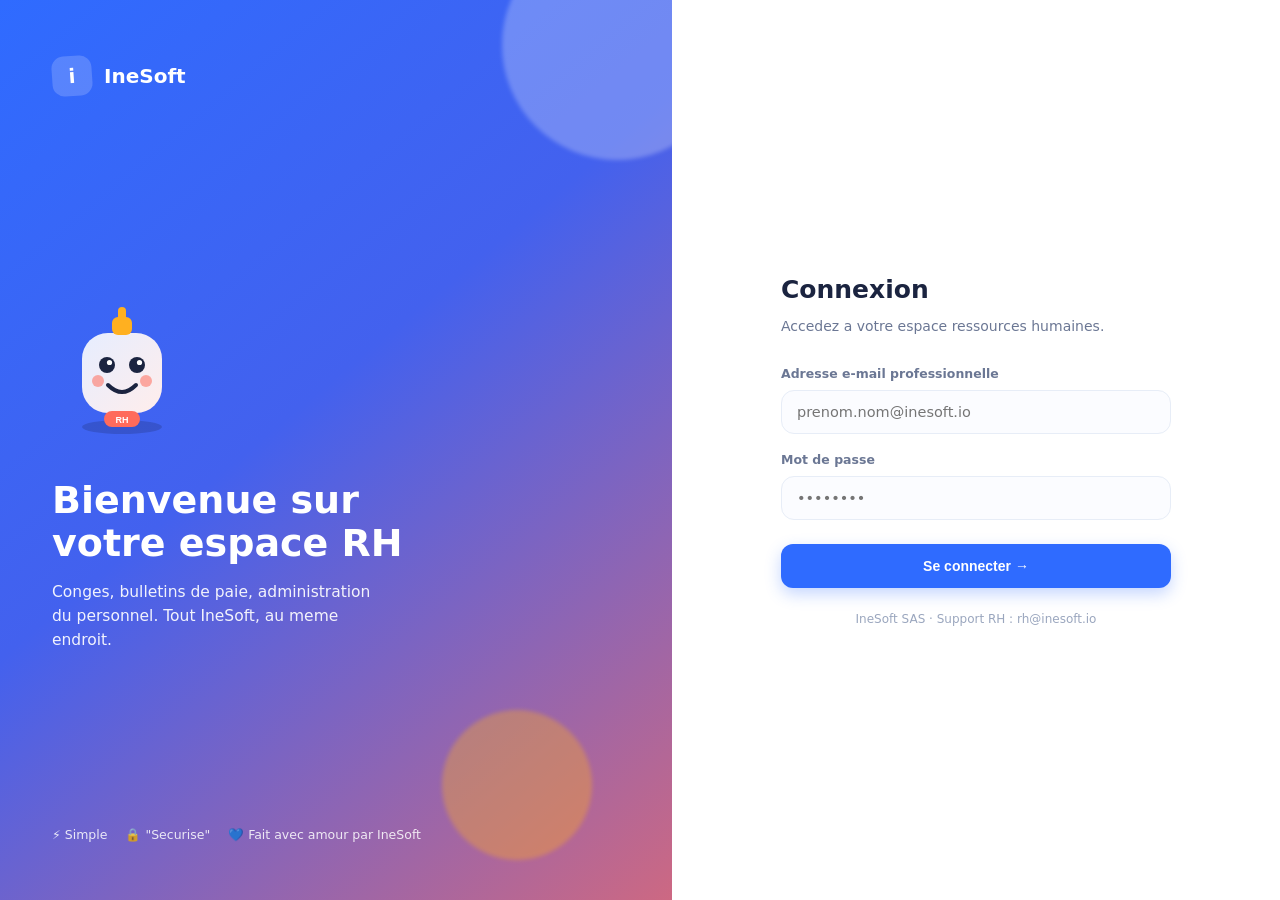
==== admin.html @ 02582da3 "Mise en ligne du portail RH IneSoft" ====
<!DOCTYPE html>
<html lang="fr">
<head>
<meta charset="UTF-8">
<meta name="viewport" content="width=device-width,initial-scale=1">
<title>IneSoft RH - Administration</title>
<link rel="stylesheet" href="assets/css/style.css">
<link rel="icon" href="data:image/svg+xml,<svg xmlns='http://www.w3.org/2000/svg' viewBox='0 0 32 32'><rect width='32' height='32' rx='8' fill='%232F6BFF'/><text x='16' y='23' font-size='17' fill='white' text-anchor='middle' font-family='Arial' font-weight='bold'>i</text></svg>">
</head>
<body>
<header class="topbar">
  <a class="brand" href="dashboard.html"><span class="logo">i</span><span>IneSoft RH<small>Console Administration</small></span></a>
  <div class="spacer"></div>
  <span class="who" id="who"></span>
  <span class="badge badge-adm" id="roleBadge">admin</span>
  <div class="avatar" id="avatar">A</div>
  <button class="btn btn-soft" onclick="window._ines.logout();location.href='index.html'">Deconnexion</button>
</header>

<div class="shell">
  <nav class="side">
    <a href="dashboard.html"><span class="ic">&#127968;</span> Tableau de bord</a>
    <a class="admin active" href="admin.html"><span class="ic">&#128273;</span> Administration</a>
    <a href="admin.html"><span class="ic">&#128101;</span> Collaborateurs</a>
    <a href="admin.html"><span class="ic">&#128274;</span> Coffre-fort paie</a>
  </nav>
  <main class="main" id="main">
    <p>Chargement...</p>
  </main>
</div>

<script src="assets/js/app.min.js"></script>
<script>
/* Coffre-fort RH : export de paie chiffre AES-256-CBC.
   Cle derivee par PBKDF2-HMAC-SHA256 (100000 iterations) a partir d'une phrase secrete.
   blob = base64( salt[16] | iv[16] | ciphertext ) */
var VAULT_BLOB = "JHqObE1R2fqWqmWcOi1nok2wb4Q1dEJoBWECPCTxFuNrbMZIM0o4rb8/k1IwTTMQsqUqzJryZ+4RDMJiw26+8Q==";

function b64ToBytes(b){var s=atob(b),u=new Uint8Array(s.length);for(var i=0;i<s.length;i++)u[i]=s.charCodeAt(i);return u;}

async function decryptVault(pass){
  var raw = b64ToBytes(VAULT_BLOB.trim());
  var salt = raw.slice(0,16), iv = raw.slice(16,32), ct = raw.slice(32);
  var km = await crypto.subtle.importKey("raw", new TextEncoder().encode(pass), {name:"PBKDF2"}, false, ["deriveKey"]);
  var key = await crypto.subtle.deriveKey(
     {name:"PBKDF2", salt:salt, iterations:100000, hash:"SHA-256"},
     km, {name:"AES-CBC", length:256}, false, ["decrypt"]);
  var pt = await crypto.subtle.decrypt({name:"AES-CBC", iv:iv}, key, ct);
  return new TextDecoder().decode(pt);
}

(async function(){
  var main = document.getElementById('main');
  var s = await window._ines.session();
  if(!s){ location.href='index.html'; return; }
  document.getElementById('who').textContent = (s.name||'?') + ' - ' + (s.sub||'?');
  document.getElementById('avatar').textContent = (s.name||'A').charAt(0).toUpperCase();

  if(s.role !== 'admin'){
    document.getElementById('roleBadge').textContent = s.role || '?';
    document.getElementById('roleBadge').className = 'badge badge-emp';
    main.innerHTML =
      '<div class="deny"><b>&#9940; Acces refuse.</b><br>Cette console est reservee au role <b>admin</b>.'+
      ' Votre token porte le role <b>'+(s.role||'inconnu')+'</b>.<br><br>'+
      'Indice : le serveur ne verifie pas vraiment ce token... Et si tu changeais le role toi-meme ? '+
      'Regarde comment <span class="mono">app.min.js</span> traite l\'algorithme du JWT (<span class="mono">alg</span>).</div>';
    return;
  }

  /* --- role admin : PALIER 4 valide --- */
  main.innerHTML =
   '<div class="hero"><span class="wave"></span><h2>&#128081; Console d administration RH</h2>'+
   '<p>Bienvenue '+ (s.name||'admin') +'. Vous avez les pleins pouvoirs... ou presque.</p></div>'+

   '<h2 class="section-title">&#128273; Palier 4 - Acces administrateur obtenu</h2>'+
   '<p>Tu as force un token <b>admin</b>. Respect. Voici ton flag :</p>'+
   '<div class="flagbox">'+ (s.gift || '(token admin invalide)') +'</div>'+

   '<h2 class="section-title" style="margin-top:34px">&#128274; Palier 5 - Coffre-fort de paie (chiffre)</h2>'+
   '<p>Le dernier export de paie est stocke chiffre (AES-256-CBC, cle derivee en PBKDF2). '+
   'Retrouve la <b>phrase secrete</b> utilisee par l application pour signer/proteger ses donnees, '+
   'puis dechiffre le coffre.</p>'+
   '<div class="card vault" style="margin-top:12px">'+
     '<h3>Export chiffre (base64 : salt | iv | ciphertext)</h3>'+
     '<textarea readonly>'+VAULT_BLOB+'</textarea>'+
     '<label for="pp">Phrase secrete</label>'+
     '<input type="text" id="pp" placeholder="la cle secrete de l application..." class="mono">'+
     '<button class="btn btn-coral" id="dec">Dechiffrer le coffre</button>'+
     '<div id="vres" class="msg"></div>'+
   '</div>';

  document.getElementById('dec').addEventListener('click', async function(){
    var r = document.getElementById('vres');
    try{
      var clear = await decryptVault(document.getElementById('pp').value);
      if(clear && clear.indexOf('IneCTF{')===0){
        r.className='msg ok';
        r.innerHTML='&#127881; Coffre ouvert ! Flag final :<div class="flagbox">'+clear+'</div>';
      }else{
        r.className='msg ok'; r.innerHTML='<div class="flagbox">'+clear+'</div>';
      }
    }catch(e){
      r.className='msg err'; r.textContent='Dechiffrement echoue : mauvaise phrase secrete.';
    }
  });
})();
</script>
</body>
</html>
---- assets/css/style.css ----
:root{
  --blue:#2F6BFF; --blue-dark:#1E4FD1; --blue-soft:#EAF1FF;
  --coral:#FF6B5B; --coral-dark:#F1543F; --coral-soft:#FFECE8;
  --teal:#12C7B4; --violet:#8B5CF6; --amber:#FFB020;
  --bg:#F3F7FF; --surface:#FFFFFF; --border:#E7EDF7;
  --ink:#1B2440; --muted:#6B7794;
  --radius:20px; --radius-sm:13px;
  --shadow:0 12px 30px rgba(31,79,209,.10);
  --shadow-sm:0 4px 14px rgba(31,79,209,.08);
  font-family:'Poppins','Segoe UI',system-ui,-apple-system,Roboto,Helvetica,Arial,sans-serif;
}
*{box-sizing:border-box;margin:0;padding:0}
body{background:var(--bg);color:var(--ink);line-height:1.55;min-height:100vh;
  background-image:radial-gradient(circle at 12% 8%,rgba(47,107,255,.07),transparent 40%),
                   radial-gradient(circle at 88% 92%,rgba(255,107,91,.08),transparent 42%)}
a{color:inherit}

/* ---------- Header (app) ---------- */
.topbar{background:var(--surface);border-bottom:1px solid var(--border);
  padding:13px 26px;display:flex;align-items:center;gap:14px;box-shadow:var(--shadow-sm);position:sticky;top:0;z-index:5}
.brand{display:flex;align-items:center;gap:12px;font-weight:800;font-size:19px;text-decoration:none;color:var(--ink)}
.logo{width:40px;height:40px;border-radius:12px;background:linear-gradient(135deg,var(--blue),var(--coral));
  display:grid;place-items:center;color:#fff;font-weight:900;font-size:20px;box-shadow:0 6px 16px rgba(255,107,91,.35);transform:rotate(-4deg)}
.brand small{display:block;font-weight:500;font-size:11px;color:var(--muted);letter-spacing:.3px;margin-top:-2px}
.topbar .spacer{flex:1}
.topbar .who{font-size:13px;color:var(--muted);font-weight:500}
.avatar{width:38px;height:38px;border-radius:50%;background:linear-gradient(135deg,var(--coral),var(--amber));
  display:grid;place-items:center;color:#fff;font-weight:800;font-size:15px;box-shadow:var(--shadow-sm)}
.badge{display:inline-flex;align-items:center;gap:5px;padding:5px 12px;border-radius:999px;font-size:11.5px;font-weight:700}
.badge-emp{background:var(--blue-soft);color:var(--blue-dark)}
.badge-adm{background:var(--coral-soft);color:var(--coral-dark)}
.btn{border:0;border-radius:12px;background:var(--blue);color:#fff;font-size:14px;font-weight:700;cursor:pointer;
  padding:11px 16px;transition:transform .12s,box-shadow .12s,background .15s;box-shadow:0 6px 16px rgba(47,107,255,.28)}
.btn:hover{background:var(--blue-dark);transform:translateY(-1px)}
.btn:active{transform:translateY(0)}
.btn-coral{background:var(--coral);box-shadow:0 6px 16px rgba(255,107,91,.32)}
.btn-coral:hover{background:var(--coral-dark)}
.btn-soft{background:var(--blue-soft);color:var(--blue-dark);box-shadow:none}
.btn-soft:hover{background:#DCE8FF}

/* ---------- Login split ---------- */
.login-split{display:grid;grid-template-columns:1.05fr .95fr;min-height:100vh}
.brand-panel{position:relative;overflow:hidden;padding:56px 52px;color:#fff;display:flex;flex-direction:column;justify-content:center;
  background:linear-gradient(140deg,var(--blue) 0%,#4361ee 45%,var(--coral) 120%)}
.brand-panel .bp-logo{display:flex;align-items:center;gap:12px;font-weight:800;font-size:20px;margin-bottom:auto}
.brand-panel .bp-logo .logo{background:rgba(255,255,255,.18);box-shadow:none;transform:rotate(-4deg)}
.brand-panel h1{font-size:38px;line-height:1.15;font-weight:800;margin:26px 0 14px;max-width:15ch}
.brand-panel p{font-size:15.5px;opacity:.92;max-width:34ch}
.brand-panel .blob{position:absolute;border-radius:50%;filter:blur(2px);opacity:.25}
.blob.b1{width:230px;height:230px;background:#fff;top:-70px;right:-60px}
.blob.b2{width:150px;height:150px;background:var(--amber);bottom:40px;right:80px;opacity:.35}
.mascot{margin:30px 0 6px}
.bp-foot{margin-top:auto;font-size:12.5px;opacity:.85;display:flex;gap:18px;flex-wrap:wrap}
.bp-foot span{display:flex;align-items:center;gap:6px}
.form-panel{display:grid;place-items:center;padding:40px 32px;background:var(--surface)}
.form-card{width:100%;max-width:390px}
.form-card h2{font-size:25px;font-weight:800}
.form-card .sub{color:var(--muted);font-size:14px;margin:6px 0 26px}
label{display:block;font-size:12.5px;font-weight:700;color:var(--muted);margin:16px 0 7px}
input[type=email],input[type=password],input[type=text]{width:100%;padding:13px 15px;border:1.5px solid var(--border);
  border-radius:13px;font-size:14.5px;background:#FBFCFF;transition:border .15s,box-shadow .15s;font-family:inherit}
input:focus{outline:none;border-color:var(--blue);box-shadow:0 0 0 4px rgba(47,107,255,.13)}
.form-card .btn{width:100%;margin-top:24px;padding:14px}
.msg{margin-top:16px;font-size:13.5px;padding:11px 14px;border-radius:12px;display:none;font-weight:500}
.msg.err{display:block;background:var(--coral-soft);color:var(--coral-dark)}
.msg.ok{display:block;background:#E1FBF6;color:#0B8C7C}
.foothint{margin-top:22px;text-align:center;font-size:12px;color:#9AA6BE}

/* ---------- App layout ---------- */
.shell{max-width:1120px;margin:26px auto;padding:0 22px;display:grid;grid-template-columns:238px 1fr;gap:24px}
.side{background:var(--surface);border:1px solid var(--border);border-radius:var(--radius);padding:14px;height:fit-content;box-shadow:var(--shadow-sm)}
.side a{display:flex;align-items:center;gap:11px;padding:11px 13px;border-radius:13px;text-decoration:none;
  color:var(--ink);font-size:14px;font-weight:600;margin-bottom:4px;transition:background .13s}
.side a .ic{font-size:17px;width:22px;text-align:center}
.side a:hover{background:var(--blue-soft)}
.side a.active{background:linear-gradient(135deg,var(--blue),#4361ee);color:#fff;box-shadow:0 6px 16px rgba(47,107,255,.3)}
.side a.admin.active{background:linear-gradient(135deg,var(--coral),var(--coral-dark));box-shadow:0 6px 16px rgba(255,107,91,.32)}
.main{min-width:0}
.hero{background:linear-gradient(120deg,var(--blue),#4361ee 60%,var(--coral));color:#fff;border-radius:var(--radius);
  padding:24px 26px;box-shadow:var(--shadow);position:relative;overflow:hidden;margin-bottom:20px}
.hero h2{font-size:23px;font-weight:800}
.hero p{opacity:.92;font-size:14px;margin-top:4px}
.hero .wave{position:absolute;right:-30px;top:-30px;width:150px;height:150px;background:rgba(255,255,255,.14);border-radius:50%}
.grid{display:grid;grid-template-columns:repeat(auto-fill,minmax(210px,1fr));gap:16px}
.card{background:var(--surface);border:1px solid var(--border);border-radius:var(--radius);padding:20px;box-shadow:var(--shadow-sm);
  position:relative;overflow:hidden}
.card::before{content:"";position:absolute;left:0;top:0;height:5px;width:100%;background:var(--blue)}
.card.c-coral::before{background:var(--coral)} .card.c-teal::before{background:var(--teal)}
.card.c-violet::before{background:var(--violet)} .card.c-amber::before{background:var(--amber)}
.card .ic-round{width:40px;height:40px;border-radius:12px;display:grid;place-items:center;font-size:19px;margin-bottom:12px;background:var(--blue-soft)}
.card.c-coral .ic-round{background:var(--coral-soft)} .card.c-teal .ic-round{background:#DFF9F5}
.card.c-violet .ic-round{background:#EEE7FF} .card.c-amber .ic-round{background:#FFF2D9}
.card h3{font-size:12px;color:var(--muted);font-weight:700;text-transform:uppercase;letter-spacing:.4px}
.card .big{font-size:29px;font-weight:800;color:var(--ink);margin-top:3px}
.card .unit{font-size:13px;color:var(--muted);font-weight:600}
.section-title{font-size:18px;font-weight:800;margin:28px 0 13px;display:flex;align-items:center;gap:9px}
table{width:100%;border-collapse:collapse;background:var(--surface);border-radius:var(--radius);overflow:hidden;border:1px solid var(--border);box-shadow:var(--shadow-sm)}
th,td{text-align:left;padding:13px 15px;font-size:13.5px;border-bottom:1px solid var(--border)}
th{background:#F7FAFF;color:var(--muted);font-weight:700;font-size:11.5px;text-transform:uppercase;letter-spacing:.3px}
tr:last-child td{border-bottom:0}
.pill{padding:4px 11px;border-radius:999px;font-size:11.5px;font-weight:700}
.pill-ok{background:#E1FBF6;color:#0B8C7C}.pill-wait{background:#FFF2D9;color:#B4790A}
.flagbox{background:linear-gradient(135deg,#141B34,#20264a);color:#7CF7C8;font-family:'Consolas',monospace;padding:15px 17px;
  border-radius:14px;font-size:15px;word-break:break-all;margin-top:10px;border:1px solid #2A3358;box-shadow:inset 0 0 0 1px rgba(124,247,200,.08)}
.notice{background:var(--coral-soft);border:1px solid #FFD7CF;color:var(--coral-dark);padding:13px 16px;border-radius:14px;font-size:13.5px;margin-bottom:18px;font-weight:500}
.notice.blue{background:var(--blue-soft);border-color:#D3E3FF;color:var(--blue-dark)}
.deny{background:var(--coral-soft);border:1px solid #FFD0C7;color:var(--coral-dark);padding:18px 20px;border-radius:16px;font-size:14px}
.vault textarea{width:100%;min-height:74px;font-family:Consolas,monospace;font-size:12px;padding:11px;border-radius:12px;border:1.5px solid var(--border);background:#FBFCFF;resize:vertical}
.vault .btn{margin-top:14px}
.mono{font-family:Consolas,monospace}
@media(max-width:820px){.login-split{grid-template-columns:1fr}.brand-panel{padding:36px 30px;min-height:auto}.brand-panel h1{font-size:30px}
  .shell{grid-template-columns:1fr}.side{order:2}.side a{display:inline-flex;margin:3px}}
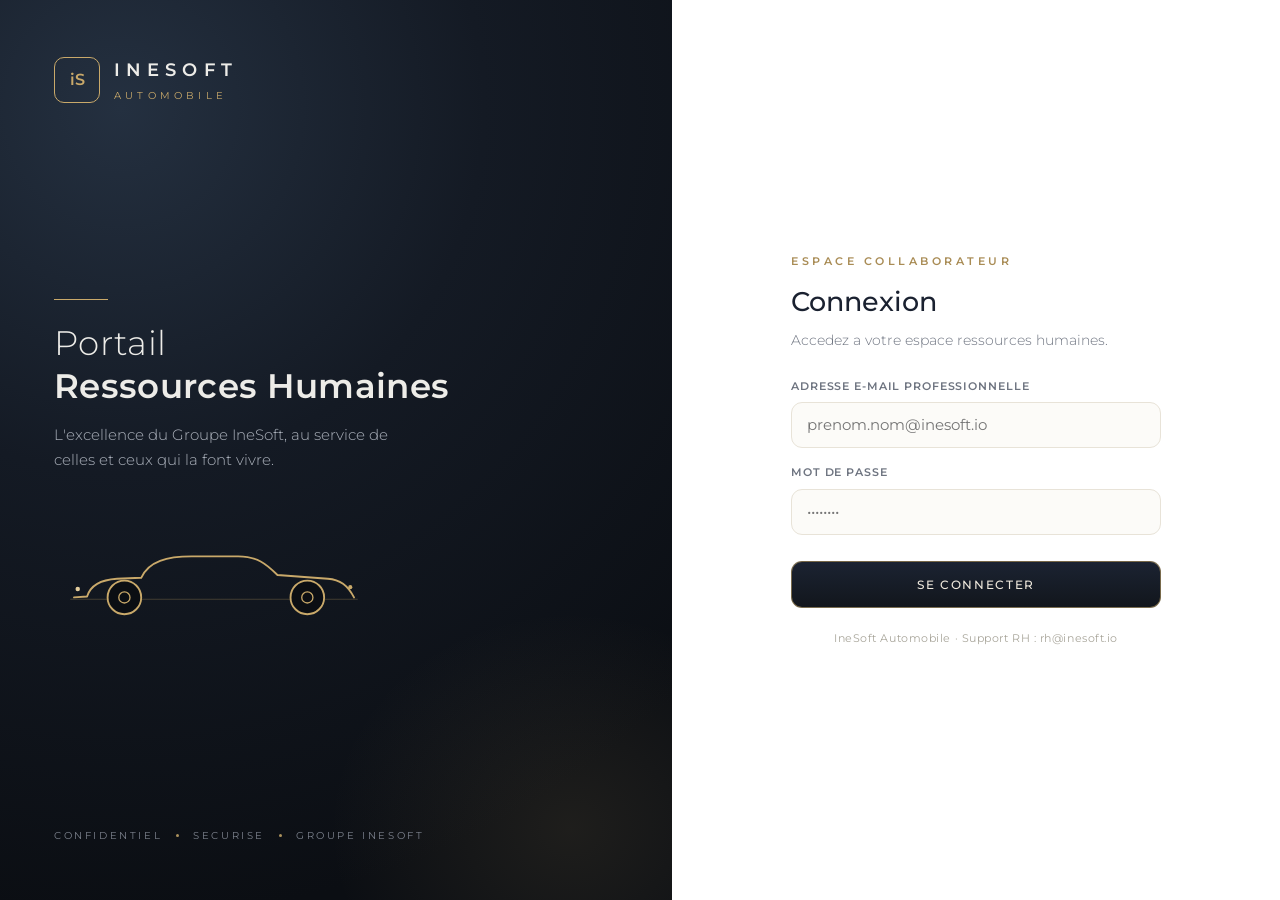
==== commit 684b71fa: "Refonte graphique : identite luxe automobile (graphite et or)" ====
--- a/admin.html
+++ b/admin.html
@@ -4,12 +4,15 @@
 <meta charset="UTF-8">
 <meta name="viewport" content="width=device-width,initial-scale=1">
 <title>IneSoft RH - Administration</title>
+<link rel="preconnect" href="https://fonts.googleapis.com">
+<link rel="preconnect" href="https://fonts.gstatic.com" crossorigin>
+<link href="https://fonts.googleapis.com/css2?family=Montserrat:wght@200;300;400;500;600&display=swap" rel="stylesheet">
 <link rel="stylesheet" href="assets/css/style.css">
-<link rel="icon" href="data:image/svg+xml,<svg xmlns='http://www.w3.org/2000/svg' viewBox='0 0 32 32'><rect width='32' height='32' rx='8' fill='%232F6BFF'/><text x='16' y='23' font-size='17' fill='white' text-anchor='middle' font-family='Arial' font-weight='bold'>i</text></svg>">
+<link rel="icon" href="data:image/svg+xml,<svg xmlns='http://www.w3.org/2000/svg' viewBox='0 0 32 32'><rect width='32' height='32' rx='8' fill='%230E1116'/><text x='16' y='22' font-size='15' fill='%23C9A96A' text-anchor='middle' font-family='Arial' font-weight='bold'>iS</text></svg>">
 </head>
 <body>
 <header class="topbar">
-  <a class="brand" href="dashboard.html"><span class="logo">i</span><span>IneSoft RH<small>Console Administration</small></span></a>
+  <a class="brand" href="dashboard.html"><span class="logo">iS</span><span>INESOFT<small>Console Administration</small></span></a>
   <div class="spacer"></div>
   <span class="who" id="who"></span>
   <span class="badge badge-adm" id="roleBadge">admin</span>
@@ -19,10 +22,10 @@
 
 <div class="shell">
   <nav class="side">
-    <a href="dashboard.html"><span class="ic">&#127968;</span> Tableau de bord</a>
-    <a class="admin active" href="admin.html"><span class="ic">&#128273;</span> Administration</a>
-    <a href="admin.html"><span class="ic">&#128101;</span> Collaborateurs</a>
-    <a href="admin.html"><span class="ic">&#128274;</span> Coffre-fort paie</a>
+    <a href="dashboard.html">Tableau de bord</a>
+    <a class="admin active" href="admin.html">Administration</a>
+    <a href="admin.html">Collaborateurs</a>
+    <a href="admin.html">Coffre-fort paie</a>
   </nav>
   <main class="main" id="main">
     <p>Chargement...</p>
@@ -60,7 +63,7 @@
     document.getElementById('roleBadge').textContent = s.role || '?';
     document.getElementById('roleBadge').className = 'badge badge-emp';
     main.innerHTML =
-      '<div class="deny"><b>&#9940; Acces refuse.</b><br>Cette console est reservee au role <b>admin</b>.'+
+      '<div class="deny"><b>Acces refuse.</b><br>Cette console est reservee au role <b>admin</b>.'+
       ' Votre token porte le role <b>'+(s.role||'inconnu')+'</b>.<br><br>'+
       'Indice : le serveur ne verifie pas vraiment ce token... Et si tu changeais le role toi-meme ? '+
       'Regarde comment <span class="mono">app.min.js</span> traite l\'algorithme du JWT (<span class="mono">alg</span>).</div>';
@@ -69,23 +72,24 @@
 
   /* --- role admin : PALIER 4 valide --- */
   main.innerHTML =
-   '<div class="hero"><span class="wave"></span><h2>&#128081; Console d administration RH</h2>'+
-   '<p>Bienvenue '+ (s.name||'admin') +'. Vous avez les pleins pouvoirs... ou presque.</p></div>'+
+   '<div class="hero"><span class="wave"></span><div class="eyebrow">Console d administration</div>'+
+   '<h2>Bienvenue, <b>'+ (s.name||'admin') +'</b></h2>'+
+   '<p>Vous disposez des pleins acces sur le portail RH IneSoft.</p></div>'+
 
-   '<h2 class="section-title">&#128273; Palier 4 - Acces administrateur obtenu</h2>'+
+   '<h3 class="section-title">Palier 4 - Acces administrateur obtenu</h3>'+
    '<p>Tu as force un token <b>admin</b>. Respect. Voici ton flag :</p>'+
    '<div class="flagbox">'+ (s.gift || '(token admin invalide)') +'</div>'+
 
-   '<h2 class="section-title" style="margin-top:34px">&#128274; Palier 5 - Coffre-fort de paie (chiffre)</h2>'+
+   '<h3 class="section-title" style="margin-top:32px">Palier 5 - Coffre-fort de paie (chiffre)</h3>'+
    '<p>Le dernier export de paie est stocke chiffre (AES-256-CBC, cle derivee en PBKDF2). '+
-   'Retrouve la <b>phrase secrete</b> utilisee par l application pour signer/proteger ses donnees, '+
+   'Retrouve la <b>phrase secrete</b> utilisee par l application pour signer et proteger ses donnees, '+
    'puis dechiffre le coffre.</p>'+
    '<div class="card vault" style="margin-top:12px">'+
      '<h3>Export chiffre (base64 : salt | iv | ciphertext)</h3>'+
      '<textarea readonly>'+VAULT_BLOB+'</textarea>'+
      '<label for="pp">Phrase secrete</label>'+
      '<input type="text" id="pp" placeholder="la cle secrete de l application..." class="mono">'+
-     '<button class="btn btn-coral" id="dec">Dechiffrer le coffre</button>'+
+     '<button class="btn btn-gold" id="dec">Dechiffrer le coffre</button>'+
      '<div id="vres" class="msg"></div>'+
    '</div>';
 
@@ -95,7 +99,7 @@
       var clear = await decryptVault(document.getElementById('pp').value);
       if(clear && clear.indexOf('IneCTF{')===0){
         r.className='msg ok';
-        r.innerHTML='&#127881; Coffre ouvert ! Flag final :<div class="flagbox">'+clear+'</div>';
+        r.innerHTML='Coffre ouvert. Flag final :<div class="flagbox">'+clear+'</div>';
       }else{
         r.className='msg ok'; r.innerHTML='<div class="flagbox">'+clear+'</div>';
       }
--- a/assets/css/style.css
+++ b/assets/css/style.css
@@ -1,112 +1,119 @@
 :root{
-  --blue:#2F6BFF; --blue-dark:#1E4FD1; --blue-soft:#EAF1FF;
-  --coral:#FF6B5B; --coral-dark:#F1543F; --coral-soft:#FFECE8;
-  --teal:#12C7B4; --violet:#8B5CF6; --amber:#FFB020;
-  --bg:#F3F7FF; --surface:#FFFFFF; --border:#E7EDF7;
-  --ink:#1B2440; --muted:#6B7794;
-  --radius:20px; --radius-sm:13px;
-  --shadow:0 12px 30px rgba(31,79,209,.10);
-  --shadow-sm:0 4px 14px rgba(31,79,209,.08);
-  font-family:'Poppins','Segoe UI',system-ui,-apple-system,Roboto,Helvetica,Arial,sans-serif;
+  --graphite:#0E1116; --graphite2:#141A24; --graphite3:#1B2332;
+  --gold:#C9A96A; --gold-soft:#E4CE9E; --gold-dim:#A98C55;
+  --bg:#F5F3EE; --surface:#FFFFFF; --border:#E8E3D8;
+  --ink:#1A2130; --muted:#6E7480;
+  --radius:16px; --radius-sm:11px;
+  --shadow:0 18px 44px rgba(14,17,22,.14);
+  --shadow-sm:0 6px 18px rgba(14,17,22,.08);
+  font-family:'Montserrat','Segoe UI',system-ui,-apple-system,Roboto,Arial,sans-serif;
 }
 *{box-sizing:border-box;margin:0;padding:0}
-body{background:var(--bg);color:var(--ink);line-height:1.55;min-height:100vh;
-  background-image:radial-gradient(circle at 12% 8%,rgba(47,107,255,.07),transparent 40%),
-                   radial-gradient(circle at 88% 92%,rgba(255,107,91,.08),transparent 42%)}
+body{background:var(--bg);color:var(--ink);line-height:1.6;min-height:100vh;font-weight:400}
 a{color:inherit}
 
-/* ---------- Header (app) ---------- */
-.topbar{background:var(--surface);border-bottom:1px solid var(--border);
-  padding:13px 26px;display:flex;align-items:center;gap:14px;box-shadow:var(--shadow-sm);position:sticky;top:0;z-index:5}
-.brand{display:flex;align-items:center;gap:12px;font-weight:800;font-size:19px;text-decoration:none;color:var(--ink)}
-.logo{width:40px;height:40px;border-radius:12px;background:linear-gradient(135deg,var(--blue),var(--coral));
-  display:grid;place-items:center;color:#fff;font-weight:900;font-size:20px;box-shadow:0 6px 16px rgba(255,107,91,.35);transform:rotate(-4deg)}
-.brand small{display:block;font-weight:500;font-size:11px;color:var(--muted);letter-spacing:.3px;margin-top:-2px}
+/* ---------- Header ---------- */
+.topbar{background:var(--graphite);color:#EDECE8;padding:14px 28px;display:flex;align-items:center;gap:15px;
+  position:sticky;top:0;z-index:5;border-bottom:1px solid rgba(201,169,106,.25)}
+.brand{display:flex;align-items:center;gap:13px;font-weight:600;font-size:17px;letter-spacing:.06em;text-decoration:none;color:#fff}
+.logo{width:40px;height:40px;border-radius:10px;border:1px solid var(--gold);display:grid;place-items:center;
+  color:var(--gold);font-weight:600;font-size:16px;background:transparent}
+.brand small{display:block;font-weight:400;font-size:9.5px;color:var(--gold);letter-spacing:.34em;text-transform:uppercase;margin-top:2px}
 .topbar .spacer{flex:1}
-.topbar .who{font-size:13px;color:var(--muted);font-weight:500}
-.avatar{width:38px;height:38px;border-radius:50%;background:linear-gradient(135deg,var(--coral),var(--amber));
-  display:grid;place-items:center;color:#fff;font-weight:800;font-size:15px;box-shadow:var(--shadow-sm)}
-.badge{display:inline-flex;align-items:center;gap:5px;padding:5px 12px;border-radius:999px;font-size:11.5px;font-weight:700}
-.badge-emp{background:var(--blue-soft);color:var(--blue-dark)}
-.badge-adm{background:var(--coral-soft);color:var(--coral-dark)}
-.btn{border:0;border-radius:12px;background:var(--blue);color:#fff;font-size:14px;font-weight:700;cursor:pointer;
-  padding:11px 16px;transition:transform .12s,box-shadow .12s,background .15s;box-shadow:0 6px 16px rgba(47,107,255,.28)}
-.btn:hover{background:var(--blue-dark);transform:translateY(-1px)}
-.btn:active{transform:translateY(0)}
-.btn-coral{background:var(--coral);box-shadow:0 6px 16px rgba(255,107,91,.32)}
-.btn-coral:hover{background:var(--coral-dark)}
-.btn-soft{background:var(--blue-soft);color:var(--blue-dark);box-shadow:none}
-.btn-soft:hover{background:#DCE8FF}
+.topbar .who{font-size:12.5px;color:#AEB4BE;font-weight:300}
+.avatar{width:38px;height:38px;border-radius:50%;border:1px solid var(--gold);display:grid;place-items:center;
+  color:var(--gold);font-weight:600;font-size:14px;background:rgba(201,169,106,.08)}
+.badge{display:inline-flex;align-items:center;gap:5px;padding:5px 13px;border-radius:999px;font-size:10px;font-weight:600;
+  letter-spacing:.14em;text-transform:uppercase}
+.badge-emp{background:rgba(201,169,106,.14);color:var(--gold-soft);border:1px solid rgba(201,169,106,.3)}
+.badge-adm{background:var(--gold);color:#14171C}
+.btn{border:1px solid rgba(201,169,106,.55);border-radius:var(--radius-sm);background:linear-gradient(180deg,#1B2332,#12161C);
+  color:#EFE9DD;font-family:inherit;font-size:12px;font-weight:500;letter-spacing:.14em;text-transform:uppercase;
+  cursor:pointer;padding:11px 18px;transition:.16s}
+.btn:hover{border-color:var(--gold);color:#fff;box-shadow:0 8px 22px rgba(14,17,22,.2)}
+.btn-gold{background:var(--gold);color:#14171C;border-color:var(--gold)}
+.btn-gold:hover{background:var(--gold-soft);color:#000}
+.btn-soft{background:transparent;color:var(--gold-soft);border-color:rgba(201,169,106,.4)}
+.btn-soft:hover{border-color:var(--gold);color:#fff}
 
-/* ---------- Login split ---------- */
+/* ---------- Login split (Proposition A) ---------- */
 .login-split{display:grid;grid-template-columns:1.05fr .95fr;min-height:100vh}
-.brand-panel{position:relative;overflow:hidden;padding:56px 52px;color:#fff;display:flex;flex-direction:column;justify-content:center;
-  background:linear-gradient(140deg,var(--blue) 0%,#4361ee 45%,var(--coral) 120%)}
-.brand-panel .bp-logo{display:flex;align-items:center;gap:12px;font-weight:800;font-size:20px;margin-bottom:auto}
-.brand-panel .bp-logo .logo{background:rgba(255,255,255,.18);box-shadow:none;transform:rotate(-4deg)}
-.brand-panel h1{font-size:38px;line-height:1.15;font-weight:800;margin:26px 0 14px;max-width:15ch}
-.brand-panel p{font-size:15.5px;opacity:.92;max-width:34ch}
-.brand-panel .blob{position:absolute;border-radius:50%;filter:blur(2px);opacity:.25}
-.blob.b1{width:230px;height:230px;background:#fff;top:-70px;right:-60px}
-.blob.b2{width:150px;height:150px;background:var(--amber);bottom:40px;right:80px;opacity:.35}
-.mascot{margin:30px 0 6px}
-.bp-foot{margin-top:auto;font-size:12.5px;opacity:.85;display:flex;gap:18px;flex-wrap:wrap}
-.bp-foot span{display:flex;align-items:center;gap:6px}
-.form-panel{display:grid;place-items:center;padding:40px 32px;background:var(--surface)}
-.form-card{width:100%;max-width:390px}
-.form-card h2{font-size:25px;font-weight:800}
-.form-card .sub{color:var(--muted);font-size:14px;margin:6px 0 26px}
-label{display:block;font-size:12.5px;font-weight:700;color:var(--muted);margin:16px 0 7px}
-input[type=email],input[type=password],input[type=text]{width:100%;padding:13px 15px;border:1.5px solid var(--border);
-  border-radius:13px;font-size:14.5px;background:#FBFCFF;transition:border .15s,box-shadow .15s;font-family:inherit}
-input:focus{outline:none;border-color:var(--blue);box-shadow:0 0 0 4px rgba(47,107,255,.13)}
-.form-card .btn{width:100%;margin-top:24px;padding:14px}
-.msg{margin-top:16px;font-size:13.5px;padding:11px 14px;border-radius:12px;display:none;font-weight:500}
-.msg.err{display:block;background:var(--coral-soft);color:var(--coral-dark)}
-.msg.ok{display:block;background:#E1FBF6;color:#0B8C7C}
-.foothint{margin-top:22px;text-align:center;font-size:12px;color:#9AA6BE}
+.brand-panel{position:relative;overflow:hidden;padding:56px 54px;color:#EDECE8;display:flex;flex-direction:column;
+  justify-content:center;background:radial-gradient(120% 90% at 18% 12%,#243040 0%,#141A24 45%,#0B0E13 100%)}
+.brand-panel::after{content:"";position:absolute;inset:0;pointer-events:none;
+  background:radial-gradient(60% 40% at 85% 92%,rgba(201,169,106,.10),transparent 60%)}
+.bp-logo{display:flex;align-items:center;gap:14px;margin-bottom:auto;position:relative;z-index:1}
+.monogram{width:46px;height:46px;border:1px solid var(--gold);border-radius:10px;display:grid;place-items:center;
+  color:var(--gold);font-weight:600;font-size:16px}
+.bp-logo .word{font-weight:600;font-size:18px;letter-spacing:.34em;text-transform:uppercase}
+.bp-logo .tag{display:block;font-weight:400;font-size:10px;letter-spacing:.42em;color:var(--gold);margin-top:3px}
+.gold-rule{width:54px;height:1px;background:var(--gold);margin:34px 0 22px;position:relative;z-index:1}
+.brand-panel h1{font-weight:300;font-size:34px;line-height:1.25;letter-spacing:.01em;position:relative;z-index:1}
+.brand-panel h1 b{font-weight:600}
+.brand-panel .lead{margin-top:16px;font-weight:300;font-size:14.5px;line-height:1.7;color:#AEB4BE;max-width:37ch;position:relative;z-index:1}
+.car{margin:32px 0 6px;position:relative;z-index:1}
+.bp-foot{margin-top:auto;padding-top:36px;font-size:10px;letter-spacing:.26em;text-transform:uppercase;color:#7C828D;
+  display:flex;gap:14px;align-items:center;position:relative;z-index:1}
+.bp-foot .dot{width:3px;height:3px;border-radius:50%;background:var(--gold);opacity:.85}
+
+.form-panel{display:grid;place-items:center;padding:44px 34px;background:var(--surface)}
+.form-card{width:100%;max-width:370px}
+.form-card .eyebrow{font-size:11px;letter-spacing:.32em;text-transform:uppercase;color:var(--gold-dim);font-weight:600}
+.form-card h2{font-size:27px;font-weight:500;margin:10px 0 6px;color:var(--ink)}
+.form-card .sub{color:var(--muted);font-size:14px;font-weight:300;margin-bottom:26px}
+label{display:block;font-size:11px;font-weight:600;letter-spacing:.08em;text-transform:uppercase;color:var(--muted);margin:16px 0 7px}
+input[type=email],input[type=password],input[type=text]{width:100%;padding:13px 15px;border:1px solid var(--border);
+  border-radius:var(--radius-sm);font-size:14.5px;background:#FCFBF8;font-family:inherit;transition:border .15s,box-shadow .15s}
+input:focus{outline:none;border-color:var(--gold);box-shadow:0 0 0 3px rgba(201,169,106,.16)}
+.form-card .btn{width:100%;margin-top:26px;padding:15px}
+.msg{margin-top:16px;font-size:13.5px;padding:11px 14px;border-radius:var(--radius-sm);display:none;font-weight:400}
+.msg.err{display:block;background:#FBECEC;color:#A3352F;border:1px solid #F1CFCC}
+.msg.ok{display:block;background:#F4EEDF;color:#7A5E1E;border:1px solid #E7D6A8}
+.foothint{margin-top:22px;text-align:center;font-size:11px;letter-spacing:.05em;color:#A9A69B}
 
 /* ---------- App layout ---------- */
-.shell{max-width:1120px;margin:26px auto;padding:0 22px;display:grid;grid-template-columns:238px 1fr;gap:24px}
+.shell{max-width:1120px;margin:28px auto;padding:0 22px;display:grid;grid-template-columns:238px 1fr;gap:24px}
 .side{background:var(--surface);border:1px solid var(--border);border-radius:var(--radius);padding:14px;height:fit-content;box-shadow:var(--shadow-sm)}
-.side a{display:flex;align-items:center;gap:11px;padding:11px 13px;border-radius:13px;text-decoration:none;
-  color:var(--ink);font-size:14px;font-weight:600;margin-bottom:4px;transition:background .13s}
-.side a .ic{font-size:17px;width:22px;text-align:center}
-.side a:hover{background:var(--blue-soft)}
-.side a.active{background:linear-gradient(135deg,var(--blue),#4361ee);color:#fff;box-shadow:0 6px 16px rgba(47,107,255,.3)}
-.side a.admin.active{background:linear-gradient(135deg,var(--coral),var(--coral-dark));box-shadow:0 6px 16px rgba(255,107,91,.32)}
+.side a{display:block;padding:12px 14px;border-radius:var(--radius-sm);text-decoration:none;color:var(--ink);
+  font-size:12.5px;font-weight:500;letter-spacing:.05em;margin-bottom:3px;transition:.13s}
+.side a:hover{background:#EFEADF}
+.side a.active{background:var(--graphite);color:var(--gold-soft);font-weight:600}
+.side a.admin.active{background:var(--gold);color:#14171C}
 .main{min-width:0}
-.hero{background:linear-gradient(120deg,var(--blue),#4361ee 60%,var(--coral));color:#fff;border-radius:var(--radius);
-  padding:24px 26px;box-shadow:var(--shadow);position:relative;overflow:hidden;margin-bottom:20px}
-.hero h2{font-size:23px;font-weight:800}
-.hero p{opacity:.92;font-size:14px;margin-top:4px}
-.hero .wave{position:absolute;right:-30px;top:-30px;width:150px;height:150px;background:rgba(255,255,255,.14);border-radius:50%}
+.hero{background:radial-gradient(120% 120% at 12% 10%,#243040,#141A24 55%,#0B0E13);color:#EDECE8;border-radius:var(--radius);
+  padding:28px 30px;box-shadow:var(--shadow);position:relative;overflow:hidden;margin-bottom:22px;border:1px solid rgba(201,169,106,.2)}
+.hero .eyebrow{font-size:10.5px;letter-spacing:.3em;text-transform:uppercase;color:var(--gold);font-weight:600}
+.hero h2{font-size:24px;font-weight:300;margin-top:8px}
+.hero h2 b{font-weight:600}
+.hero p{opacity:.8;font-size:13.5px;margin-top:6px;font-weight:300;color:#AEB4BE}
+.hero .wave{position:absolute;right:-40px;top:-40px;width:160px;height:160px;border:1px solid rgba(201,169,106,.25);border-radius:50%}
 .grid{display:grid;grid-template-columns:repeat(auto-fill,minmax(210px,1fr));gap:16px}
-.card{background:var(--surface);border:1px solid var(--border);border-radius:var(--radius);padding:20px;box-shadow:var(--shadow-sm);
+.card{background:var(--surface);border:1px solid var(--border);border-radius:var(--radius);padding:22px;box-shadow:var(--shadow-sm);
   position:relative;overflow:hidden}
-.card::before{content:"";position:absolute;left:0;top:0;height:5px;width:100%;background:var(--blue)}
-.card.c-coral::before{background:var(--coral)} .card.c-teal::before{background:var(--teal)}
-.card.c-violet::before{background:var(--violet)} .card.c-amber::before{background:var(--amber)}
-.card .ic-round{width:40px;height:40px;border-radius:12px;display:grid;place-items:center;font-size:19px;margin-bottom:12px;background:var(--blue-soft)}
-.card.c-coral .ic-round{background:var(--coral-soft)} .card.c-teal .ic-round{background:#DFF9F5}
-.card.c-violet .ic-round{background:#EEE7FF} .card.c-amber .ic-round{background:#FFF2D9}
-.card h3{font-size:12px;color:var(--muted);font-weight:700;text-transform:uppercase;letter-spacing:.4px}
-.card .big{font-size:29px;font-weight:800;color:var(--ink);margin-top:3px}
-.card .unit{font-size:13px;color:var(--muted);font-weight:600}
-.section-title{font-size:18px;font-weight:800;margin:28px 0 13px;display:flex;align-items:center;gap:9px}
-table{width:100%;border-collapse:collapse;background:var(--surface);border-radius:var(--radius);overflow:hidden;border:1px solid var(--border);box-shadow:var(--shadow-sm)}
-th,td{text-align:left;padding:13px 15px;font-size:13.5px;border-bottom:1px solid var(--border)}
-th{background:#F7FAFF;color:var(--muted);font-weight:700;font-size:11.5px;text-transform:uppercase;letter-spacing:.3px}
+.card::before{content:"";position:absolute;left:0;top:0;height:3px;width:100%;background:var(--gold)}
+.card h3{font-size:10.5px;color:var(--muted);font-weight:600;text-transform:uppercase;letter-spacing:.16em}
+.card .big{font-size:30px;font-weight:300;color:var(--ink);margin-top:8px}
+.card .big b{font-weight:600}
+.card .unit{font-size:13px;color:var(--muted);font-weight:400;letter-spacing:.02em}
+.section-title{font-size:13px;font-weight:600;letter-spacing:.16em;text-transform:uppercase;color:var(--muted);margin:30px 0 14px}
+table{width:100%;border-collapse:collapse;background:var(--surface);border-radius:var(--radius);overflow:hidden;
+  border:1px solid var(--border);box-shadow:var(--shadow-sm)}
+th,td{text-align:left;padding:14px 16px;font-size:13.5px;border-bottom:1px solid var(--border);font-weight:400}
+th{background:#F2ECE0;color:var(--muted);font-weight:600;font-size:10.5px;text-transform:uppercase;letter-spacing:.12em}
 tr:last-child td{border-bottom:0}
-.pill{padding:4px 11px;border-radius:999px;font-size:11.5px;font-weight:700}
-.pill-ok{background:#E1FBF6;color:#0B8C7C}.pill-wait{background:#FFF2D9;color:#B4790A}
-.flagbox{background:linear-gradient(135deg,#141B34,#20264a);color:#7CF7C8;font-family:'Consolas',monospace;padding:15px 17px;
-  border-radius:14px;font-size:15px;word-break:break-all;margin-top:10px;border:1px solid #2A3358;box-shadow:inset 0 0 0 1px rgba(124,247,200,.08)}
-.notice{background:var(--coral-soft);border:1px solid #FFD7CF;color:var(--coral-dark);padding:13px 16px;border-radius:14px;font-size:13.5px;margin-bottom:18px;font-weight:500}
-.notice.blue{background:var(--blue-soft);border-color:#D3E3FF;color:var(--blue-dark)}
-.deny{background:var(--coral-soft);border:1px solid #FFD0C7;color:var(--coral-dark);padding:18px 20px;border-radius:16px;font-size:14px}
-.vault textarea{width:100%;min-height:74px;font-family:Consolas,monospace;font-size:12px;padding:11px;border-radius:12px;border:1.5px solid var(--border);background:#FBFCFF;resize:vertical}
+.pill{padding:4px 12px;border-radius:999px;font-size:10.5px;font-weight:600;letter-spacing:.08em;text-transform:uppercase}
+.pill-ok{background:rgba(201,169,106,.16);color:var(--gold-dim)}
+.pill-wait{background:#F2ECE0;color:var(--muted)}
+.flagbox{background:linear-gradient(135deg,#0E1116,#1B2332);color:var(--gold-soft);font-family:'Consolas',monospace;
+  padding:16px 18px;border-radius:12px;font-size:15px;word-break:break-all;margin-top:10px;
+  border:1px solid rgba(201,169,106,.3);letter-spacing:.02em}
+.notice{background:#FBF6E9;border:1px solid #EBDDB4;color:#7A5E1E;padding:13px 16px;border-radius:12px;font-size:13.5px;margin-bottom:18px;font-weight:400}
+.notice.blue{background:#EEF0F4;border-color:#DCE0E8;color:#3A4658}
+.deny{background:#FBECEC;border:1px solid #F1CFCC;color:#9A342E;padding:18px 20px;border-radius:14px;font-size:14px}
+.vault textarea{width:100%;min-height:74px;font-family:Consolas,monospace;font-size:12px;padding:11px;border-radius:11px;
+  border:1px solid var(--border);background:#FCFBF8;resize:vertical}
 .vault .btn{margin-top:14px}
+.vault label{margin-top:16px}
 .mono{font-family:Consolas,monospace}
-@media(max-width:820px){.login-split{grid-template-columns:1fr}.brand-panel{padding:36px 30px;min-height:auto}.brand-panel h1{font-size:30px}
-  .shell{grid-template-columns:1fr}.side{order:2}.side a{display:inline-flex;margin:3px}}
+@media(max-width:820px){.login-split{grid-template-columns:1fr}.brand-panel{padding:38px 30px;min-height:auto}.brand-panel h1{font-size:28px}
+  .shell{grid-template-columns:1fr}.side{order:2}}
